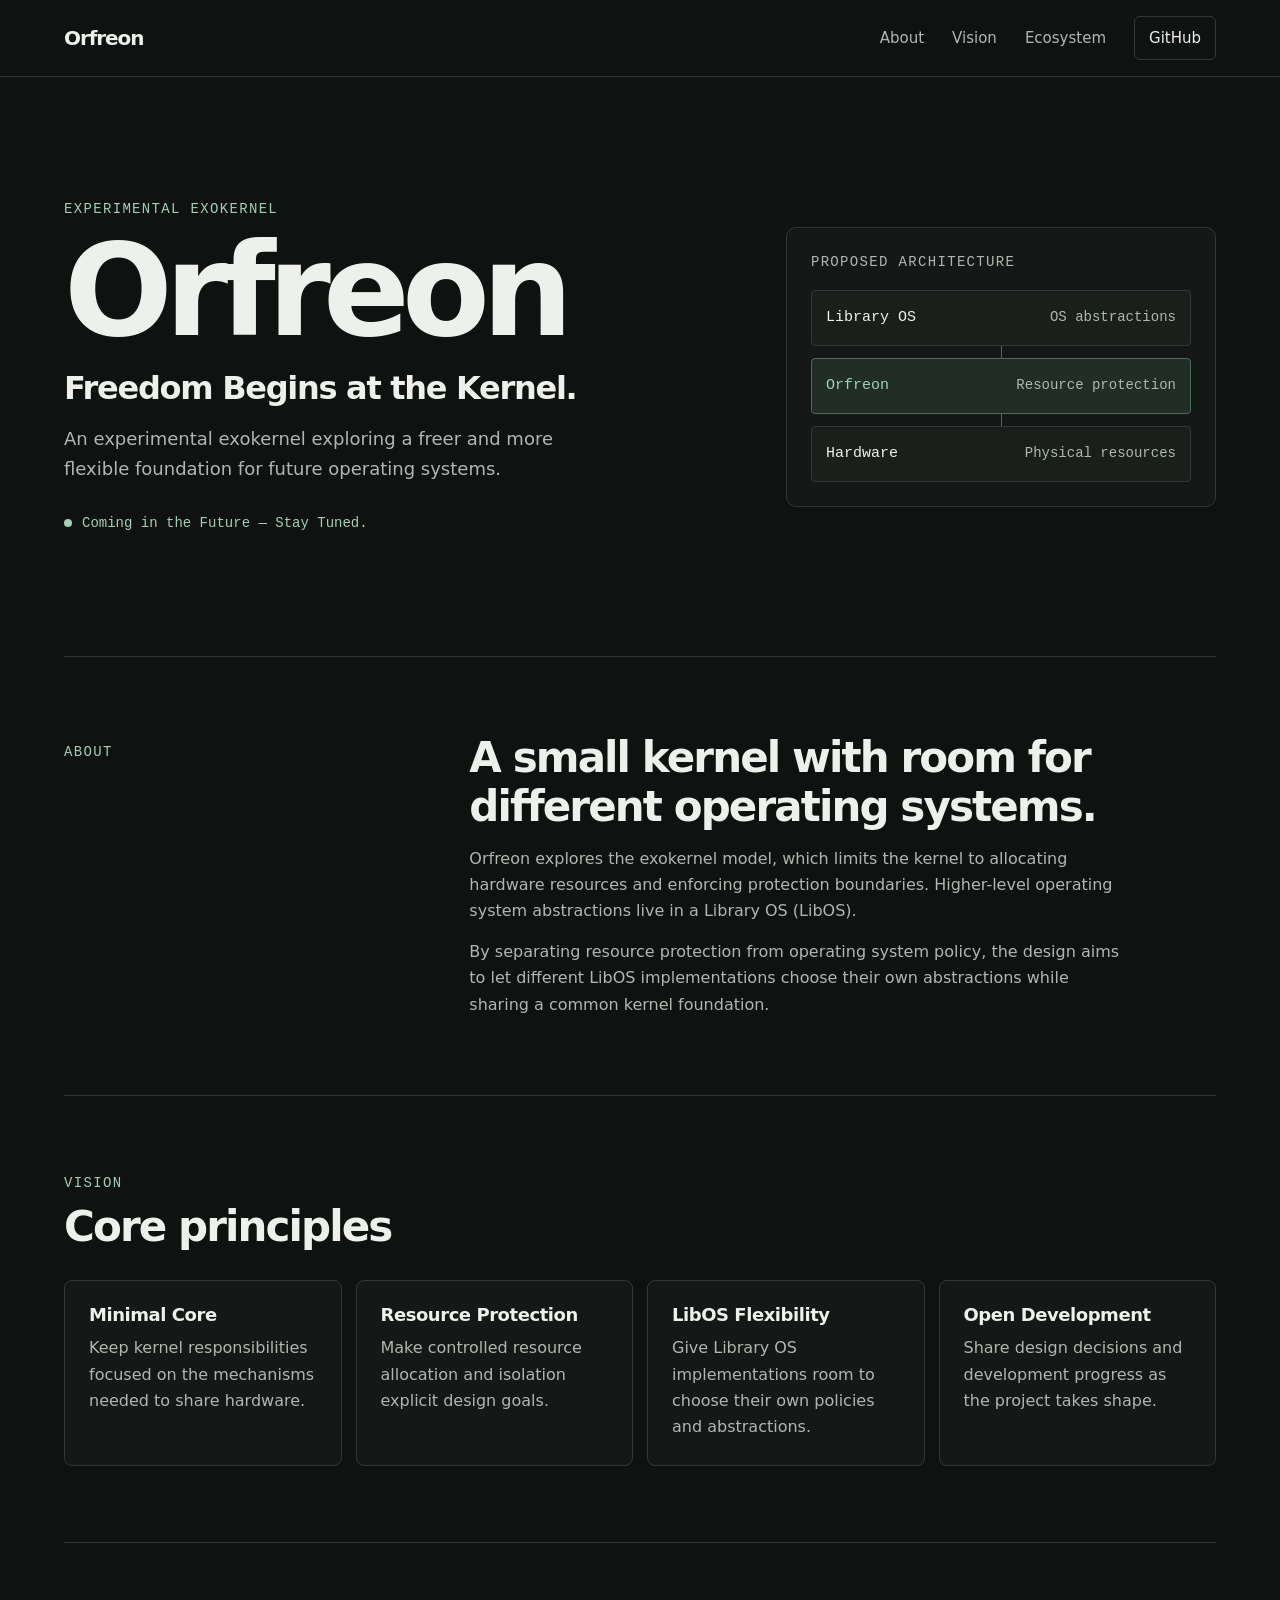
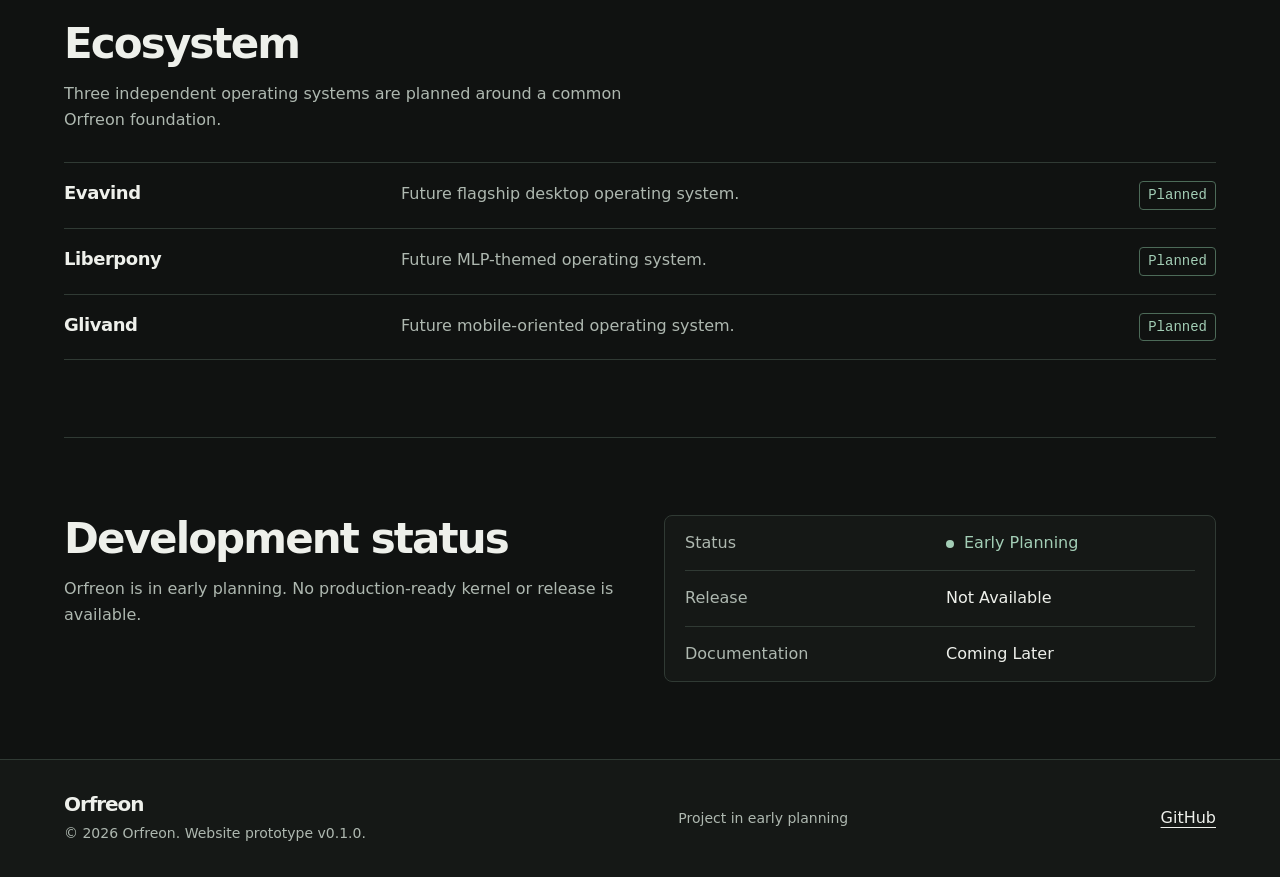
==== index.html @ c3c7eb4d "Import Orfreon website v0.1.0" ====
<!doctype html>
<html lang="en">
<head>
  <meta charset="utf-8">
  <meta name="viewport" content="width=device-width, initial-scale=1">
  <meta name="color-scheme" content="dark">
  <meta name="theme-color" content="#101211">
  <title>Orfreon — Experimental Exokernel</title>
  <meta name="description" content="Orfreon is a planned experimental exokernel exploring a freer and more flexible foundation for future operating systems.">
  <meta property="og:type" content="website">
  <meta property="og:site_name" content="Orfreon">
  <meta property="og:title" content="Orfreon — Freedom Begins at the Kernel.">
  <meta property="og:description" content="An early preview of Orfreon, a planned experimental exokernel for future operating systems.">
  <link rel="stylesheet" href="assets/css/style.css">
</head>
<body>
  <a class="skip-link" href="#main">Skip to content</a>

  <header class="site-header" id="top">
    <div class="shell header-inner">
      <a class="wordmark" href="#top">Orfreon</a>
      <nav aria-label="Primary">
        <ul>
          <li><a href="#about">About</a></li>
          <li><a href="#vision">Vision</a></li>
          <li><a href="#ecosystem">Ecosystem</a></li>
          <li><a class="nav-github" href="https://github.com/Evan-Windproof">GitHub</a></li>
        </ul>
      </nav>
    </div>
  </header>

  <main id="main" tabindex="-1">
    <section class="hero shell" aria-labelledby="hero-title">
      <div class="hero-copy">
        <p class="eyebrow">Experimental exokernel</p>
        <h1 id="hero-title">Orfreon</h1>
        <p class="tagline">Freedom Begins at the Kernel.</p>
        <p class="hero-description">An experimental exokernel exploring a freer and more flexible foundation for future operating systems.</p>
        <p class="hero-status"><span class="status-dot" aria-hidden="true"></span>Coming in the Future — Stay Tuned.</p>
      </div>

      <figure class="architecture">
        <figcaption>Proposed architecture</figcaption>
        <ol class="architecture-stack" role="list">
          <li class="architecture-layer">
            <span>Library OS</span>
            <span class="layer-role">OS abstractions</span>
          </li>
          <li class="architecture-layer architecture-core">
            <span>Orfreon</span>
            <span class="layer-role">Resource protection</span>
          </li>
          <li class="architecture-layer">
            <span>Hardware</span>
            <span class="layer-role">Physical resources</span>
          </li>
        </ol>
      </figure>
    </section>

    <div class="shell">
      <section class="section about" id="about" aria-labelledby="about-title">
        <h2 class="section-label" id="about-title">About</h2>
        <div class="section-content">
          <p class="about-lede">A small kernel with room for different operating systems.</p>
          <p>Orfreon explores the exokernel model, which limits the kernel to allocating hardware resources and enforcing protection boundaries. Higher-level operating system abstractions live in a Library OS (LibOS).</p>
          <p>By separating resource protection from operating system policy, the design aims to let different LibOS implementations choose their own abstractions while sharing a common kernel foundation.</p>
        </div>
      </section>

      <section class="section" id="vision" aria-labelledby="vision-title">
        <div class="section-heading">
          <p class="section-label">Vision</p>
          <h2 id="vision-title">Core principles</h2>
        </div>
        <ul class="principles" role="list">
          <li class="principle">
            <h3>Minimal Core</h3>
            <p>Keep kernel responsibilities focused on the mechanisms needed to share hardware.</p>
          </li>
          <li class="principle">
            <h3>Resource Protection</h3>
            <p>Make controlled resource allocation and isolation explicit design goals.</p>
          </li>
          <li class="principle">
            <h3>LibOS Flexibility</h3>
            <p>Give Library OS implementations room to choose their own policies and abstractions.</p>
          </li>
          <li class="principle">
            <h3>Open Development</h3>
            <p>Share design decisions and development progress as the project takes shape.</p>
          </li>
        </ul>
      </section>

      <section class="section" id="ecosystem" aria-labelledby="ecosystem-title">
        <div class="section-heading">
          <h2 id="ecosystem-title">Ecosystem</h2>
          <p class="section-intro">Three independent operating systems are planned around a common Orfreon foundation.</p>
        </div>
        <ul class="projects" role="list">
          <li>
            <h3>Evavind</h3>
            <p>Future flagship desktop operating system.</p>
            <span class="project-status">Planned</span>
          </li>
          <li>
            <h3>Liberpony</h3>
            <p>Future MLP-themed operating system.</p>
            <span class="project-status">Planned</span>
          </li>
          <li>
            <h3>Glivand</h3>
            <p>Future mobile-oriented operating system.</p>
            <span class="project-status">Planned</span>
          </li>
        </ul>
      </section>

      <section class="section development" aria-labelledby="development-title">
        <div class="section-heading">
          <h2 id="development-title">Development status</h2>
          <p class="section-intro">Orfreon is in early planning. No production-ready kernel or release is available.</p>
        </div>
        <dl class="development-status">
          <div>
            <dt>Status</dt>
            <dd class="current-status"><span class="status-dot" aria-hidden="true"></span>Early Planning</dd>
          </div>
          <div>
            <dt>Release</dt>
            <dd>Not Available</dd>
          </div>
          <div>
            <dt>Documentation</dt>
            <dd>Coming Later</dd>
          </div>
        </dl>
      </section>
    </div>
  </main>

  <footer class="site-footer">
    <div class="shell footer-inner">
      <div>
        <p class="wordmark">Orfreon</p>
        <p class="footer-note">© 2026 Orfreon. Website prototype v0.1.0.</p>
      </div>
      <p class="footer-status">Project in early planning</p>
      <a href="https://github.com/Evan-Windproof">GitHub</a>
    </div>
  </footer>
</body>
</html>
---- assets/css/style.css ----
:root {
  color-scheme: dark;
  font-family: system-ui, sans-serif;
  --background: #101211;
  --surface: #151816;
  --surface-raised: #1b1f1c;
  --text: #eef0eb;
  --muted: #aeb8b0;
  --line: #303a34;
  --accent: #a3ceb6;
  --accent-surface: #212e27;
  --accent-line: #4c6a58;
  --mono: ui-monospace, "SFMono-Regular", Consolas, "Liberation Mono", monospace;
  --gutter: clamp(1.125rem, 5vw, 4rem);
}

*, *::before, *::after {
  box-sizing: border-box;
}

html {
  scroll-behavior: smooth;
}

body {
  margin: 0;
  background: var(--background);
  color: var(--text);
  font-size: 1rem;
  line-height: 1.65;
}

h1, h2, h3, p, figure, ol, ul, dl, dd {
  margin: 0;
}

h1, h2, h3 {
  line-height: 1.12;
  font-weight: 650;
}

a {
  color: var(--text);
  text-underline-offset: 0.25em;
  transition: color 160ms ease, background-color 160ms ease, border-color 160ms ease;
}

a:hover {
  color: var(--accent);
}

:focus-visible {
  outline: 2px solid var(--accent);
  outline-offset: 4px;
}

[id] {
  scroll-margin-block-start: 1.5rem;
}

.shell {
  width: min(100% - 2 * var(--gutter), 72rem);
  margin-inline: auto;
}

.skip-link {
  position: absolute;
  z-index: 1;
  inset-block-start: 0.75rem;
  inset-inline-start: var(--gutter);
  padding: 0.5rem 0.875rem;
  background: var(--text);
  color: var(--background);
  transform: translateY(calc(-100% - 1rem));
}

.skip-link:focus {
  color: var(--background);
  transform: translateY(0);
}

.site-header {
  border-bottom: 1px solid var(--line);
}

.header-inner {
  display: flex;
  align-items: center;
  justify-content: space-between;
  gap: 0.75rem 1.5rem;
  min-height: 4.75rem;
  padding-block: 0.75rem;
}

.wordmark {
  font-size: 1.25rem;
  font-weight: 700;
  letter-spacing: -0.055em;
  text-decoration: none;
  line-height: 1.2;
}

nav ul {
  display: flex;
  flex-wrap: wrap;
  align-items: center;
  gap: 0.375rem clamp(0.65rem, 2.5vw, 1.75rem);
  padding: 0;
  list-style: none;
}

nav a {
  display: inline-flex;
  align-items: center;
  min-height: 2.75rem;
  color: var(--muted);
  font-size: 0.9375rem;
  text-decoration: none;
}

nav a:hover {
  text-decoration: underline;
}

nav .nav-github {
  padding-inline: 0.875rem;
  border: 1px solid var(--line);
  border-radius: 0.375rem;
  color: var(--text);
}

nav .nav-github:hover {
  border-color: var(--accent-line);
  background: var(--accent-surface);
}

.hero {
  display: grid;
  grid-template-columns: minmax(0, 1.5fr) minmax(0, 1fr);
  align-items: center;
  gap: clamp(2rem, 6vw, 6rem);
  padding-block: clamp(4rem, 9.5vw, 8rem);
}

.eyebrow, .section-label, .architecture figcaption {
  color: var(--accent);
  font: 0.875rem / 1.45 var(--mono);
  letter-spacing: 0.095em;
  text-transform: uppercase;
}

.hero h1 {
  margin-block: 0.6rem 0.9rem;
  font-size: clamp(3.65rem, 10vw, 8.5rem);
  letter-spacing: -0.062em;
  line-height: 0.98;
}

.tagline {
  font-size: clamp(1.4rem, 2.5vw, 2.125rem);
  font-weight: 550;
  letter-spacing: -0.04em;
  line-height: 1.25;
}

.hero-description {
  max-width: 44ch;
  margin-top: 1rem;
  color: var(--muted);
  font-size: 1.125rem;
}

.hero-status, .current-status {
  display: flex;
  align-items: baseline;
  gap: 0.625rem;
  color: var(--accent);
}

.hero-status {
  margin-top: 1.75rem;
  font-family: var(--mono);
  font-size: 0.875rem;
}

.status-dot {
  display: inline-block;
  flex: 0 0 auto;
  width: 0.5rem;
  height: 0.5rem;
  border-radius: 50%;
  background: currentColor;
}

.architecture {
  width: 100%;
  max-width: 30rem;
  padding: clamp(1rem, 2.5vw, 1.5rem);
  border: 1px solid var(--line);
  border-radius: 0.625rem;
  background: var(--surface);
}

.architecture figcaption {
  margin-bottom: 1.125rem;
  color: var(--muted);
}

.architecture-stack {
  display: grid;
  gap: 0.75rem;
  padding: 0;
  list-style: none;
}

.architecture-layer {
  position: relative;
  display: flex;
  flex-wrap: wrap;
  align-items: center;
  justify-content: space-between;
  gap: 0.125rem 0.75rem;
  min-height: 3.5rem;
  padding: 0.625rem 0.875rem;
  border: 1px solid var(--line);
  border-radius: 0.25rem;
  background: var(--surface-raised);
  font: 0.9375rem / 1.4 var(--mono);
}

.architecture-layer + .architecture-layer::before {
  position: absolute;
  inset-block-end: calc(100% + 1px);
  inset-inline-start: 50%;
  width: 1px;
  height: 0.75rem;
  background: var(--accent-line);
  content: "";
}

.architecture-core {
  border-color: var(--accent-line);
  background: var(--accent-surface);
  color: var(--accent);
}

.layer-role {
  color: var(--muted);
  font-size: 0.875rem;
}

.section {
  padding-block: clamp(2.75rem, 6vw, 5.25rem);
  border-top: 1px solid var(--line);
}

.about {
  display: grid;
  grid-template-columns: minmax(0, 1fr) minmax(0, 2fr);
  gap: 0.75rem 2rem;
}

.about .section-label {
  padding-top: 0.5rem;
}

.section-content {
  max-width: 65ch;
}

.section-content p + p {
  margin-top: 0.875rem;
  color: var(--muted);
}

.about-lede, .section-heading h2 {
  font-size: clamp(1.75rem, 3.5vw, 2.625rem);
  font-weight: 650;
  letter-spacing: -0.045em;
  line-height: 1.16;
}

.section-heading {
  margin-bottom: 1.75rem;
}

.section-heading .section-label {
  margin-bottom: 0.625rem;
}

.section-intro {
  max-width: 58ch;
  margin-top: 0.75rem;
  color: var(--muted);
}

.principles, .projects {
  padding: 0;
  list-style: none;
}

.principles {
  display: grid;
  grid-template-columns: repeat(4, minmax(0, 1fr));
  gap: 0.875rem;
}

.principle {
  padding: clamp(1rem, 2.2vw, 1.5rem);
  border: 1px solid var(--line);
  border-radius: 0.5rem;
  background: var(--surface);
}

.principle h3, .projects h3 {
  font-size: 1.125rem;
  letter-spacing: -0.025em;
}

.principle p {
  margin-top: 0.65rem;
  color: var(--muted);
}

.projects li {
  display: grid;
  grid-template-columns: minmax(8rem, 1fr) minmax(0, 2.25fr) auto;
  align-items: baseline;
  gap: 0.5rem 1rem;
  padding-block: 1.125rem;
  border-bottom: 1px solid var(--line);
}

.projects li:first-child {
  border-top: 1px solid var(--line);
}

.projects p {
  color: var(--muted);
}

.project-status {
  width: fit-content;
  padding: 0.25rem 0.5rem;
  border: 1px solid var(--accent-line);
  border-radius: 0.25rem;
  color: var(--accent);
  font: 0.875rem / 1.35 var(--mono);
}

.development {
  display: grid;
  grid-template-columns: minmax(0, 1fr) minmax(0, 1fr);
  align-items: start;
  gap: 1.5rem 3rem;
}

.development .section-heading {
  margin-bottom: 0;
}

.development-status {
  padding-inline: 1.25rem;
  border: 1px solid var(--line);
  border-radius: 0.5rem;
  background: var(--surface);
}

.development-status > div {
  display: grid;
  grid-template-columns: minmax(0, 1fr) minmax(0, 1fr);
  gap: 0.25rem 0.75rem;
  padding-block: 0.875rem;
}

.development-status > div + div {
  border-top: 1px solid var(--line);
}

.development-status dt {
  color: var(--muted);
}

.site-footer {
  border-top: 1px solid var(--line);
  background: var(--surface);
}

.footer-inner {
  display: flex;
  flex-wrap: wrap;
  align-items: center;
  justify-content: space-between;
  gap: 1rem 1.5rem;
  padding-block: 2rem;
}

.footer-note, .footer-status {
  color: var(--muted);
  font-size: 0.875rem;
}

.footer-note {
  margin-top: 0.375rem;
}

.footer-inner a {
  display: inline-flex;
  align-items: center;
  min-height: 2.75rem;
}

@media (max-width: 58rem) {
  .principles {
    grid-template-columns: repeat(2, minmax(0, 1fr));
  }
}

@media (max-width: 47rem) {
  .hero, .about, .development {
    grid-template-columns: minmax(0, 1fr);
  }

  .hero {
    padding-block: 3.75rem;
  }

  .hero h1 {
    font-size: clamp(3.65rem, 15vw, 6.75rem);
  }

  .about .section-label {
    padding-top: 0;
  }
}

@media (max-width: 32rem) {
  .header-inner {
    flex-wrap: wrap;
    justify-content: flex-start;
    gap: 0.375rem 1.25rem;
  }

  nav .nav-github {
    padding-inline: 0.625rem;
  }

  .projects li {
    grid-template-columns: minmax(0, 1fr) auto;
  }

  .projects p {
    grid-row: 2;
    grid-column: 1 / -1;
  }
}

@media (max-width: 24rem) {
  .principles {
    grid-template-columns: minmax(0, 1fr);
  }

  .development-status > div {
    grid-template-columns: minmax(0, 1fr);
  }
}

@media (prefers-reduced-motion: reduce) {
  html {
    scroll-behavior: auto;
  }

  a {
    transition: none;
  }
}
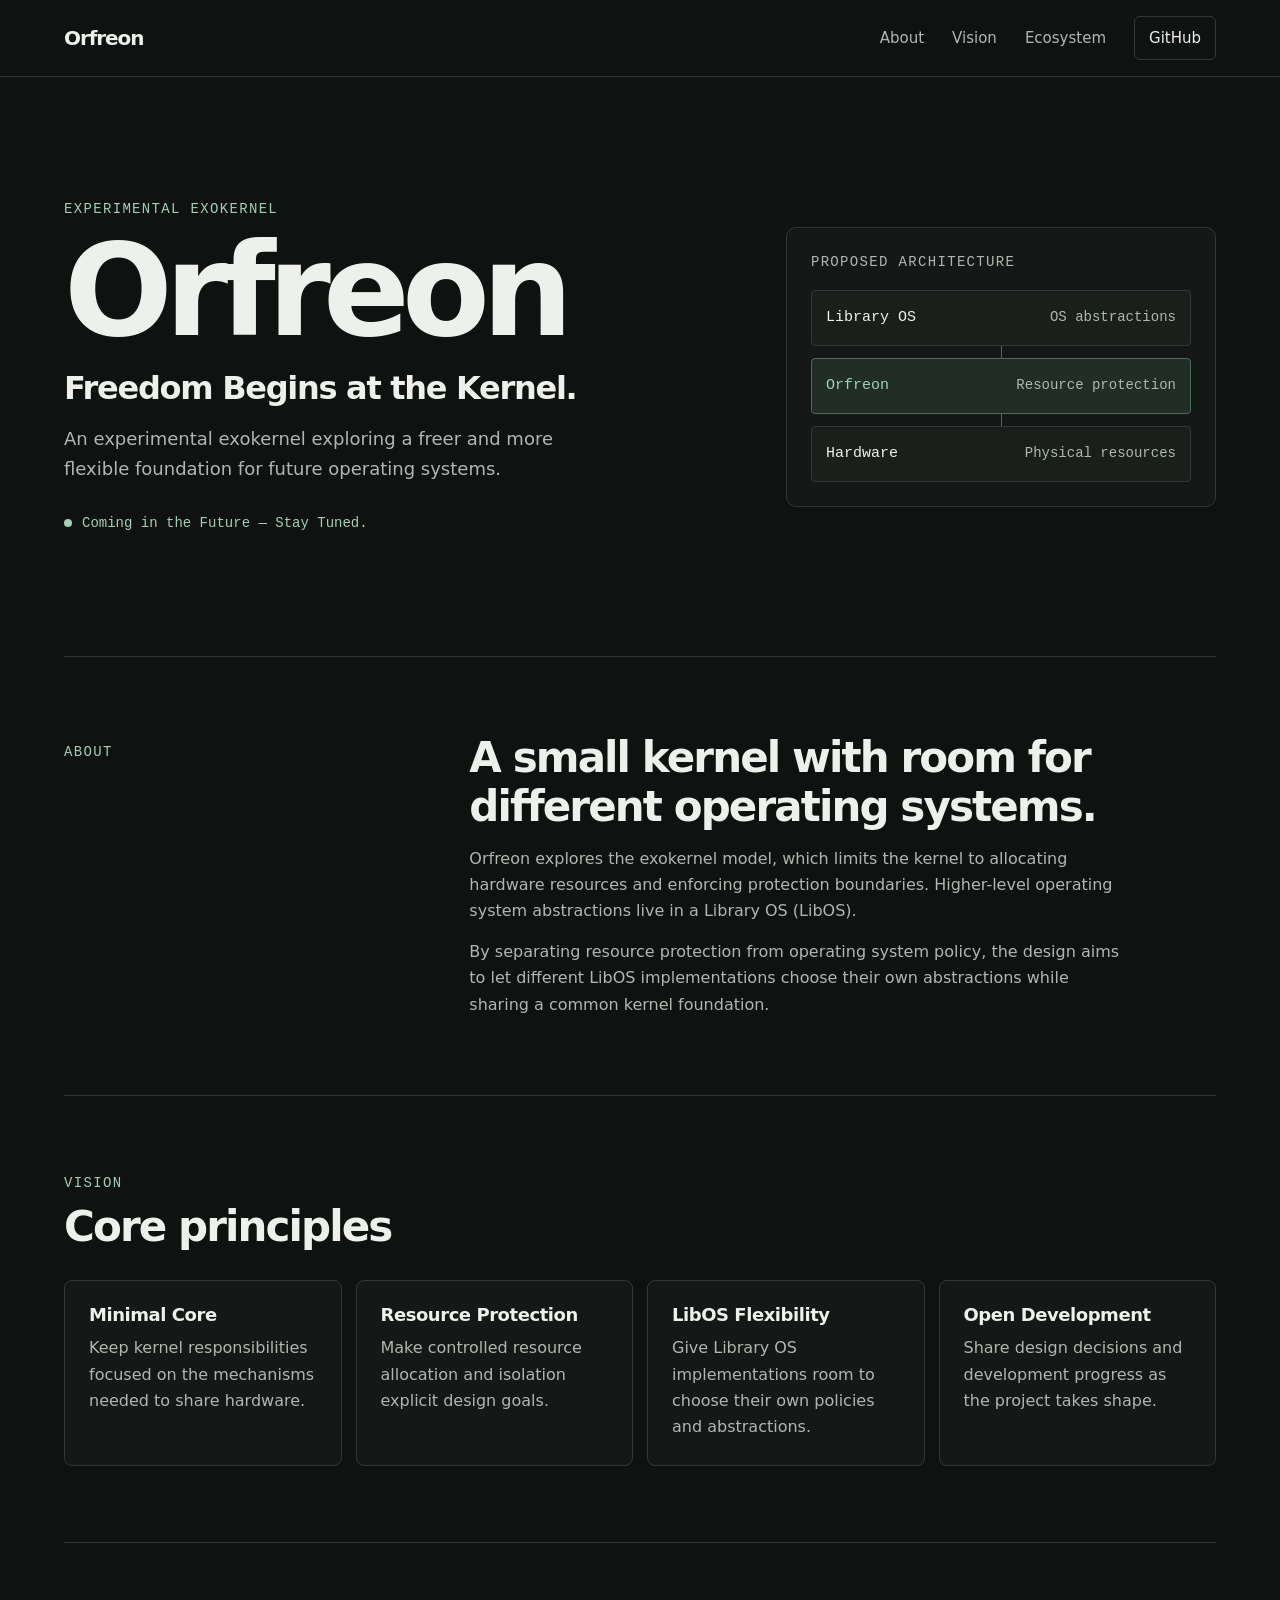
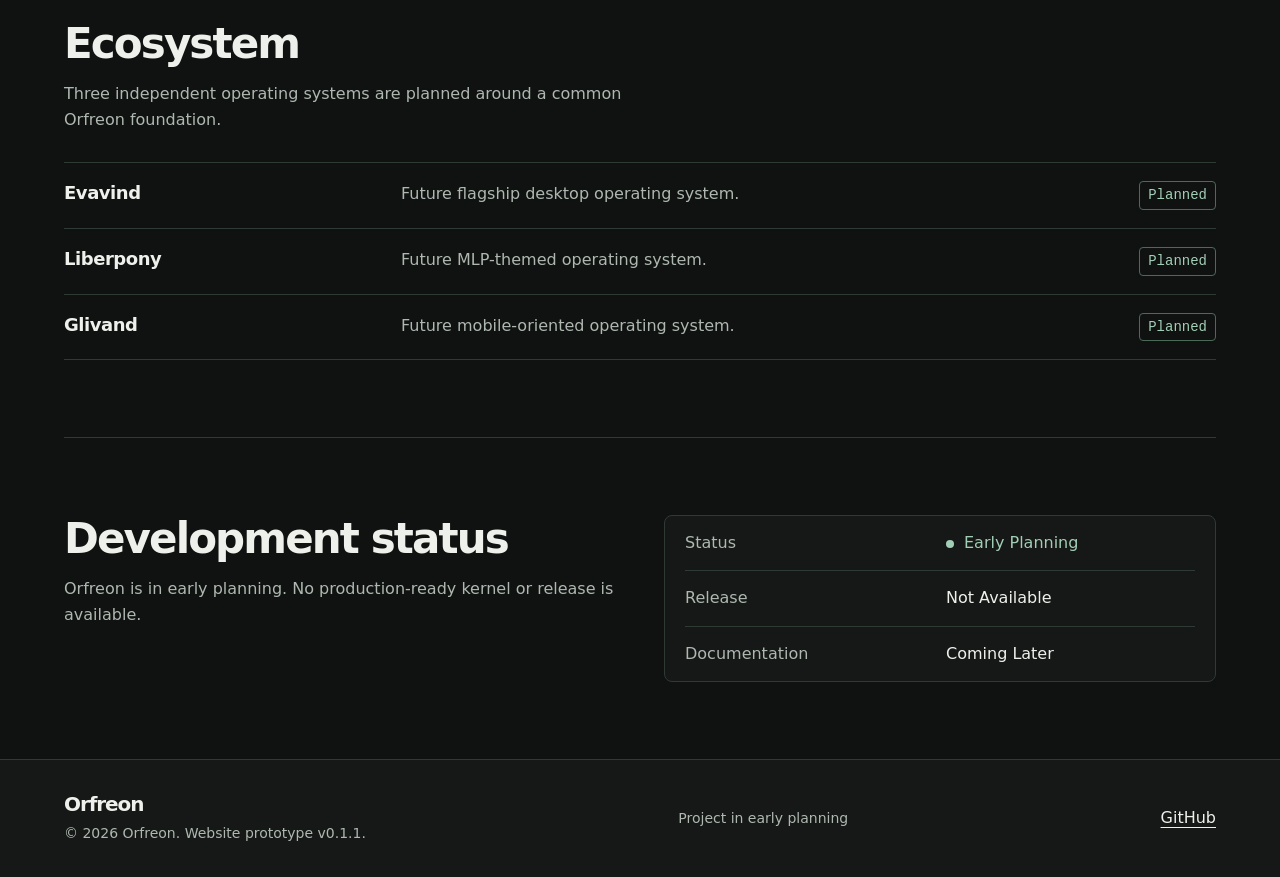
==== commit bf7b2299: "Add favicon and point GitHub links to Orfreon repository" ====
--- a/index.html
+++ b/index.html
@@ -11,6 +11,7 @@
   <meta property="og:site_name" content="Orfreon">
   <meta property="og:title" content="Orfreon — Freedom Begins at the Kernel.">
   <meta property="og:description" content="An early preview of Orfreon, a planned experimental exokernel for future operating systems.">
+  <link rel="icon" type="image/svg+xml" href="assets/favicon.svg">
   <link rel="stylesheet" href="assets/css/style.css">
 </head>
 <body>
@@ -24,7 +25,7 @@
           <li><a href="#about">About</a></li>
           <li><a href="#vision">Vision</a></li>
           <li><a href="#ecosystem">Ecosystem</a></li>
-          <li><a class="nav-github" href="https://github.com/Evan-Windproof">GitHub</a></li>
+          <li><a class="nav-github" href="https://github.com/Evan-Windproof/Orfreon">GitHub</a></li>
         </ul>
       </nav>
     </div>
@@ -145,10 +146,10 @@
     <div class="shell footer-inner">
       <div>
         <p class="wordmark">Orfreon</p>
-        <p class="footer-note">© 2026 Orfreon. Website prototype v0.1.0.</p>
+        <p class="footer-note">© 2026 Orfreon. Website prototype v0.1.1.</p>
       </div>
       <p class="footer-status">Project in early planning</p>
-      <a href="https://github.com/Evan-Windproof">GitHub</a>
+      <a href="https://github.com/Evan-Windproof/Orfreon">GitHub</a>
     </div>
   </footer>
 </body>
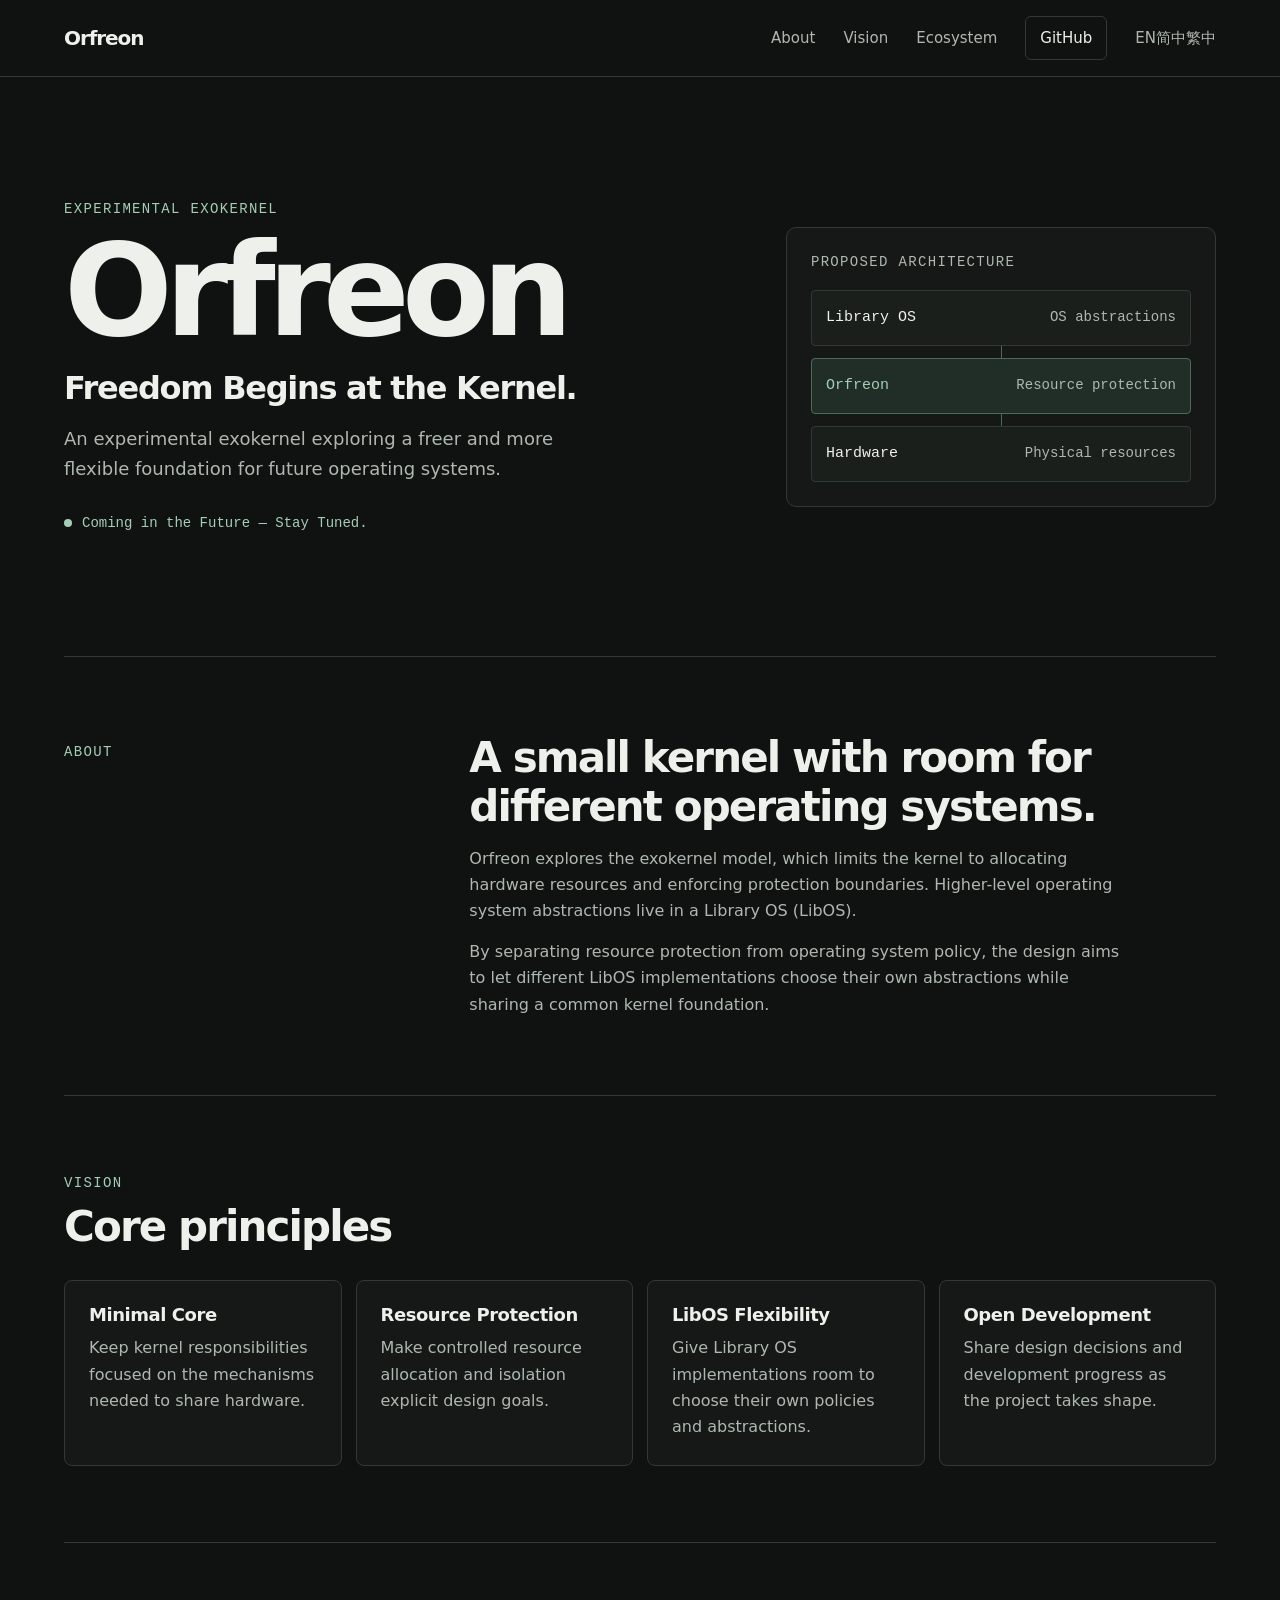
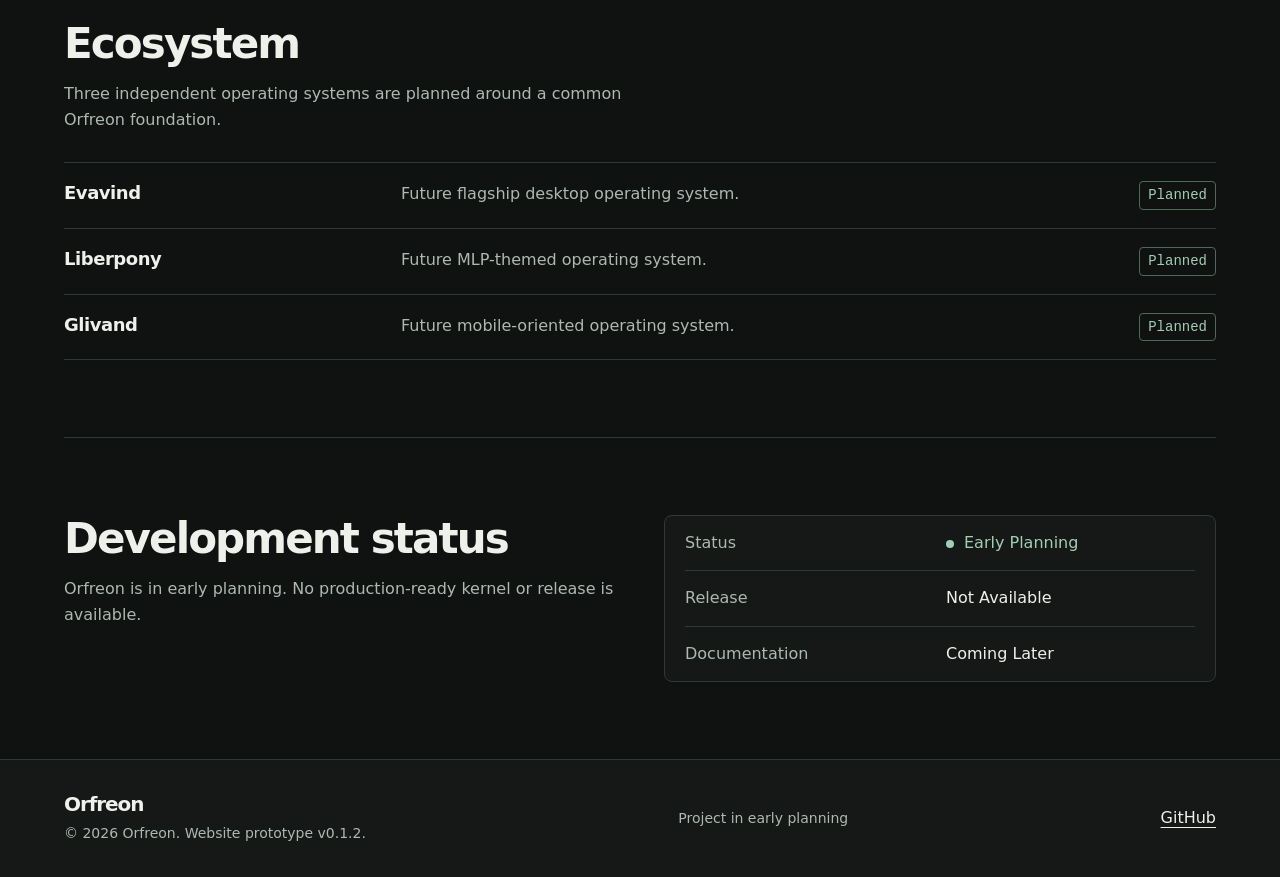
==== commit ccaa8778: "Add English, Simplified Chinese and Traditional Chinese website translations (v0.1.2)" ====
--- a/index.html
+++ b/index.html
@@ -8,9 +8,14 @@
   <title>Orfreon — Experimental Exokernel</title>
   <meta name="description" content="Orfreon is a planned experimental exokernel exploring a freer and more flexible foundation for future operating systems.">
   <meta property="og:type" content="website">
+  <meta property="og:locale" content="en_US">
   <meta property="og:site_name" content="Orfreon">
   <meta property="og:title" content="Orfreon — Freedom Begins at the Kernel.">
   <meta property="og:description" content="An early preview of Orfreon, a planned experimental exokernel for future operating systems.">
+    <link rel="alternate" hreflang="en" href="index.html">
+  <link rel="alternate" hreflang="zh-CN" href="zh-CN/index.html">
+  <link rel="alternate" hreflang="zh-TW" href="zh-TW/index.html">
+  <link rel="alternate" hreflang="x-default" href="index.html">
   <link rel="icon" type="image/svg+xml" href="assets/favicon.svg">
   <link rel="stylesheet" href="assets/css/style.css">
 </head>
@@ -26,6 +31,7 @@
           <li><a href="#vision">Vision</a></li>
           <li><a href="#ecosystem">Ecosystem</a></li>
           <li><a class="nav-github" href="https://github.com/Evan-Windproof/Orfreon">GitHub</a></li>
+          <li class="language-item"><div class="language-switch" role="group" aria-label="Language"><a href="index.html" lang="en" aria-current="page">EN</a><a href="zh-CN/index.html" lang="zh-CN">简中</a><a href="zh-TW/index.html" lang="zh-TW">繁中</a></div></li>
         </ul>
       </nav>
     </div>
@@ -146,7 +152,7 @@
     <div class="shell footer-inner">
       <div>
         <p class="wordmark">Orfreon</p>
-        <p class="footer-note">© 2026 Orfreon. Website prototype v0.1.1.</p>
+        <p class="footer-note">© 2026 Orfreon. Website prototype v0.1.2.</p>
       </div>
       <p class="footer-status">Project in early planning</p>
       <a href="https://github.com/Evan-Windproof/Orfreon">GitHub</a>
